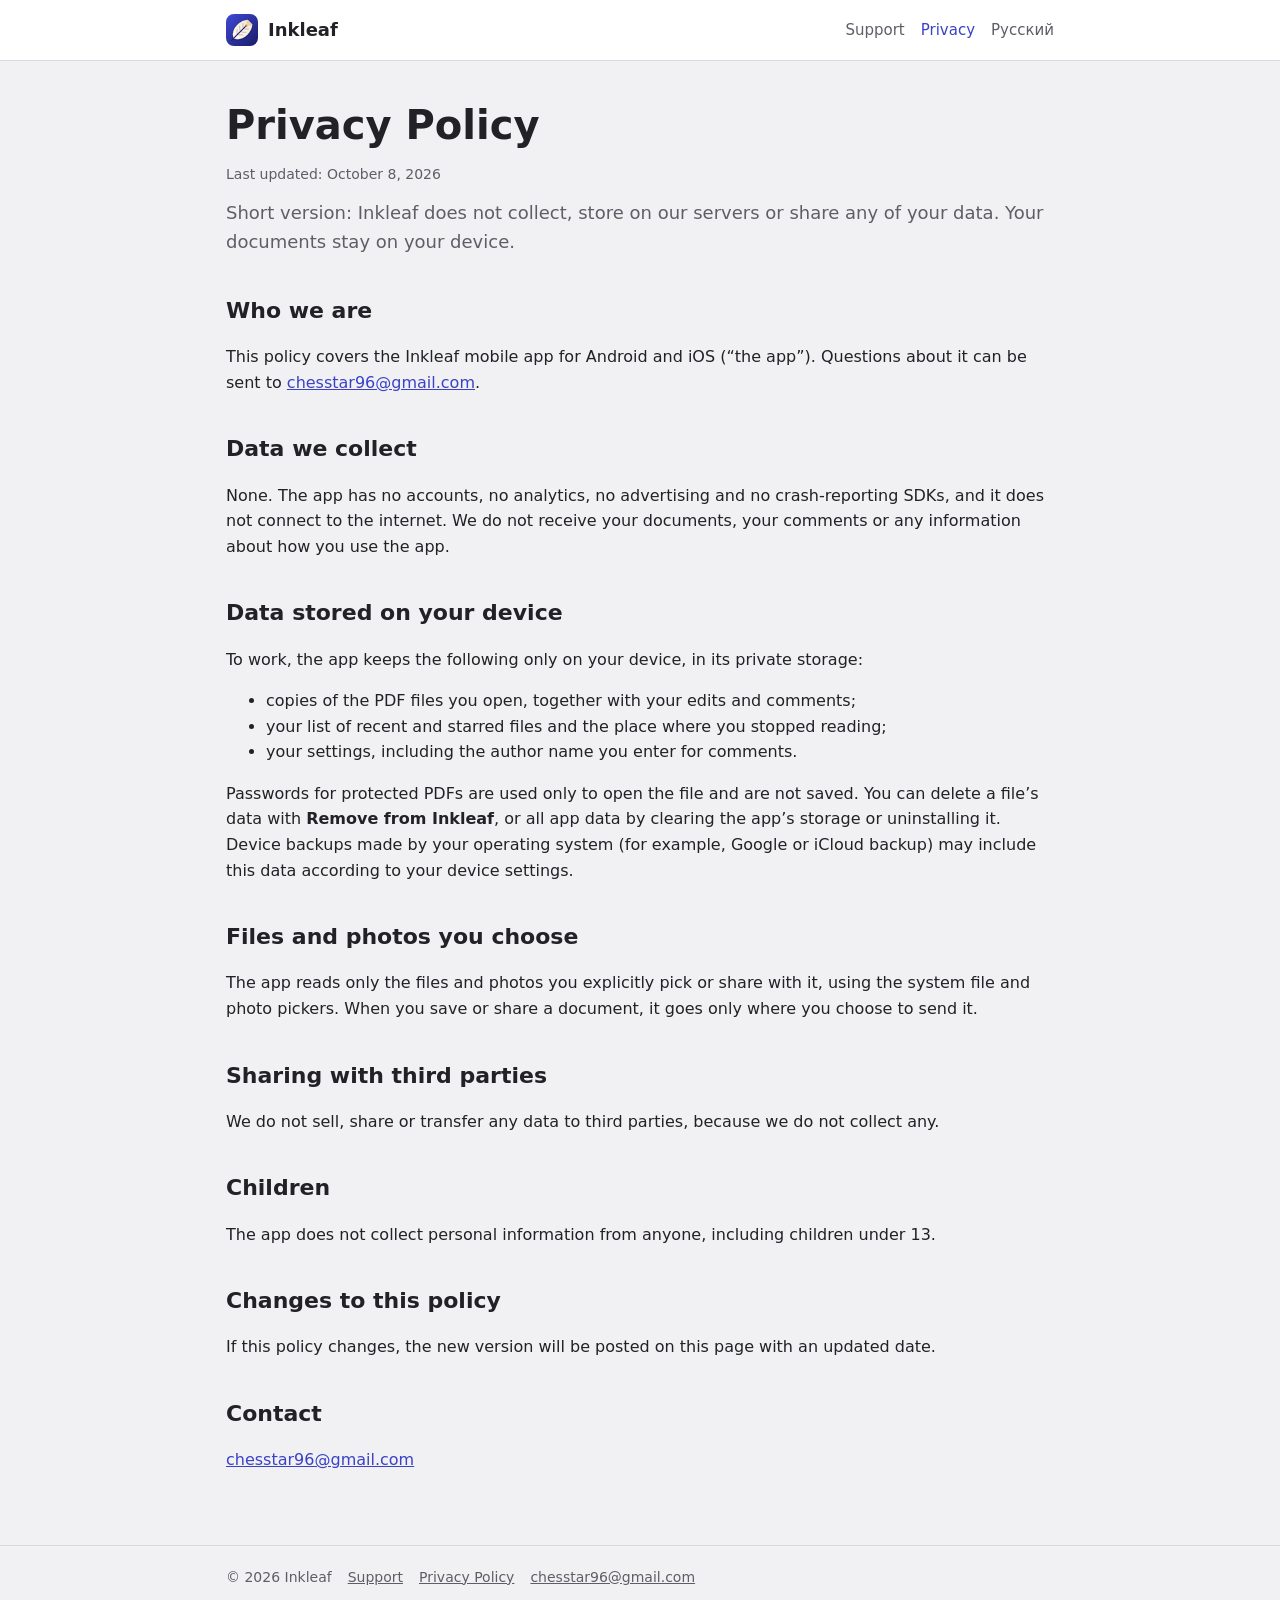
==== privacy.html @ 5be05a40 "Add files via upload" ====
<!doctype html>
<html lang="en">
<head>
<meta charset="utf-8">
<meta name="viewport" content="width=device-width, initial-scale=1">
<title>Privacy Policy — Inkleaf</title>
<meta name="description" content="Inkleaf does not collect, store or share any personal data.">
<link rel="icon" href="icon.svg" type="image/svg+xml">
<link rel="stylesheet" href="style.css">
</head>
<body>
<header><div class="wrap">
  <a class="brand" href="index.html"><img src="icon.svg" alt="">Inkleaf</a>
  <nav>
    <a href="support.html">Support</a>
    <a href="privacy.html" aria-current="page">Privacy</a>
    <a href="ru-privacy.html" lang="ru">Русский</a>
  </nav>
</div></header>
<main><div class="wrap">
  <h1>Privacy Policy</h1>
  <p class="updated">Last updated: October 8, 2026</p>
  <p class="lead">Short version: Inkleaf does not collect, store on our servers or share any of your data. Your documents stay on your device.</p>

  <h2>Who we are</h2>
  <p>This policy covers the Inkleaf mobile app for Android and iOS (“the app”). Questions about it can be sent to <a href="mailto:chesstar96@gmail.com">chesstar96@gmail.com</a>.</p>

  <h2>Data we collect</h2>
  <p>None. The app has no accounts, no analytics, no advertising and no crash-reporting SDKs, and it does not connect to the internet. We do not receive your documents, your comments or any information about how you use the app.</p>

  <h2>Data stored on your device</h2>
  <p>To work, the app keeps the following only on your device, in its private storage:</p>
  <ul>
    <li>copies of the PDF files you open, together with your edits and comments;</li>
    <li>your list of recent and starred files and the place where you stopped reading;</li>
    <li>your settings, including the author name you enter for comments.</li>
  </ul>
  <p>Passwords for protected PDFs are used only to open the file and are not saved. You can delete a file’s data with <b>Remove from Inkleaf</b>, or all app data by clearing the app’s storage or uninstalling it. Device backups made by your operating system (for example, Google or iCloud backup) may include this data according to your device settings.</p>

  <h2>Files and photos you choose</h2>
  <p>The app reads only the files and photos you explicitly pick or share with it, using the system file and photo pickers. When you save or share a document, it goes only where you choose to send it.</p>

  <h2>Sharing with third parties</h2>
  <p>We do not sell, share or transfer any data to third parties, because we do not collect any.</p>

  <h2>Children</h2>
  <p>The app does not collect personal information from anyone, including children under 13.</p>

  <h2>Changes to this policy</h2>
  <p>If this policy changes, the new version will be posted on this page with an updated date.</p>

  <h2>Contact</h2>
  <p><a href="mailto:chesstar96@gmail.com">chesstar96@gmail.com</a></p>
</div></main>
<footer><div class="wrap">
  <span>© 2026 Inkleaf</span>
  <a href="support.html">Support</a>
  <a href="privacy.html">Privacy Policy</a>
  <a href="mailto:chesstar96@gmail.com">chesstar96@gmail.com</a>
</div></footer>
</body>
</html>
---- style.css ----
:root {
  --bg: #f1f1f3;
  --card: #ffffff;
  --border: #dadade;
  --text: #222226;
  --muted: #5e5e66;
  --accent: #3a42c8;
  --accent-soft: #e7e8fb;
}
@media (prefers-color-scheme: dark) {
  :root {
    --bg: #19191c;
    --card: #2e2e33;
    --border: #3c3c43;
    --text: #ececef;
    --muted: #aeaeb6;
    --accent: #8b93ff;
    --accent-soft: #272b5e;
  }
}

* { box-sizing: border-box; }
html { -webkit-text-size-adjust: 100%; }
body {
  margin: 0;
  background: var(--bg);
  color: var(--text);
  font: 16px/1.6 system-ui, -apple-system, "Segoe UI", Roboto, sans-serif;
}
a { color: var(--accent); }
img { max-width: 100%; }

.wrap { max-width: 860px; margin: 0 auto; padding: 0 16px; }

header { border-bottom: 1px solid var(--border); background: var(--card); }
header .wrap { display: flex; align-items: center; gap: 12px; min-height: 60px; flex-wrap: wrap; }
.brand { display: flex; align-items: center; gap: 10px; font-weight: 700; font-size: 18px; color: var(--text); text-decoration: none; margin-right: auto; }
.brand img { width: 32px; height: 32px; border-radius: 8px; }
nav { display: flex; gap: 16px; flex-wrap: wrap; font-size: 15px; }
nav a { color: var(--muted); text-decoration: none; }
nav a:hover, nav a[aria-current] { color: var(--accent); }

main { padding: 40px 0 56px; }
h1 { font-size: clamp(28px, 6vw, 40px); line-height: 1.2; margin: 0 0 12px; }
h2 { font-size: 22px; margin: 36px 0 12px; }
h3 { font-size: 17px; margin: 24px 0 6px; }
.lead { font-size: 18px; color: var(--muted); margin: 0 0 24px; }
.updated { color: var(--muted); font-size: 14px; }

.hero { display: flex; gap: 24px; align-items: center; flex-wrap: wrap; }
.hero-icon { width: 96px; height: 96px; border-radius: 22px; }
.hero-text { flex: 1 1 320px; }

.btn {
  display: inline-block; padding: 12px 20px; border-radius: 10px;
  background: var(--accent); color: #fff; text-decoration: none; font-weight: 600;
}
@media (prefers-color-scheme: dark) { .btn { color: #19191c; } }
.btn.secondary { background: var(--accent-soft); color: var(--accent); }
.buttons { display: flex; gap: 12px; flex-wrap: wrap; }

.shots { display: grid; grid-template-columns: repeat(3, 1fr); gap: 16px; margin: 40px 0 8px; }
.shots img { border-radius: 14px; border: 1px solid var(--border); display: block; }
@media (max-width: 560px) { .shots { grid-template-columns: repeat(2, 1fr); } .shots img:nth-child(3) { display: none; } }

.features { display: grid; grid-template-columns: repeat(auto-fit, minmax(240px, 1fr)); gap: 16px; margin-top: 16px; }
.card { background: var(--card); border: 1px solid var(--border); border-radius: 14px; padding: 18px 20px; }
.card h3 { margin-top: 0; }
.card p { margin: 0; color: var(--muted); }

details { background: var(--card); border: 1px solid var(--border); border-radius: 12px; padding: 14px 18px; margin: 10px 0; }
summary { cursor: pointer; font-weight: 600; }
details p, details ol, details ul { margin: 10px 0 0; color: var(--muted); }

.contact { background: var(--accent-soft); border-radius: 14px; padding: 20px; margin-top: 32px; }
.contact p { margin: 0 0 12px; }

footer { border-top: 1px solid var(--border); padding: 20px 0; color: var(--muted); font-size: 14px; }
footer .wrap { display: flex; gap: 16px; flex-wrap: wrap; }
footer a { color: var(--muted); }
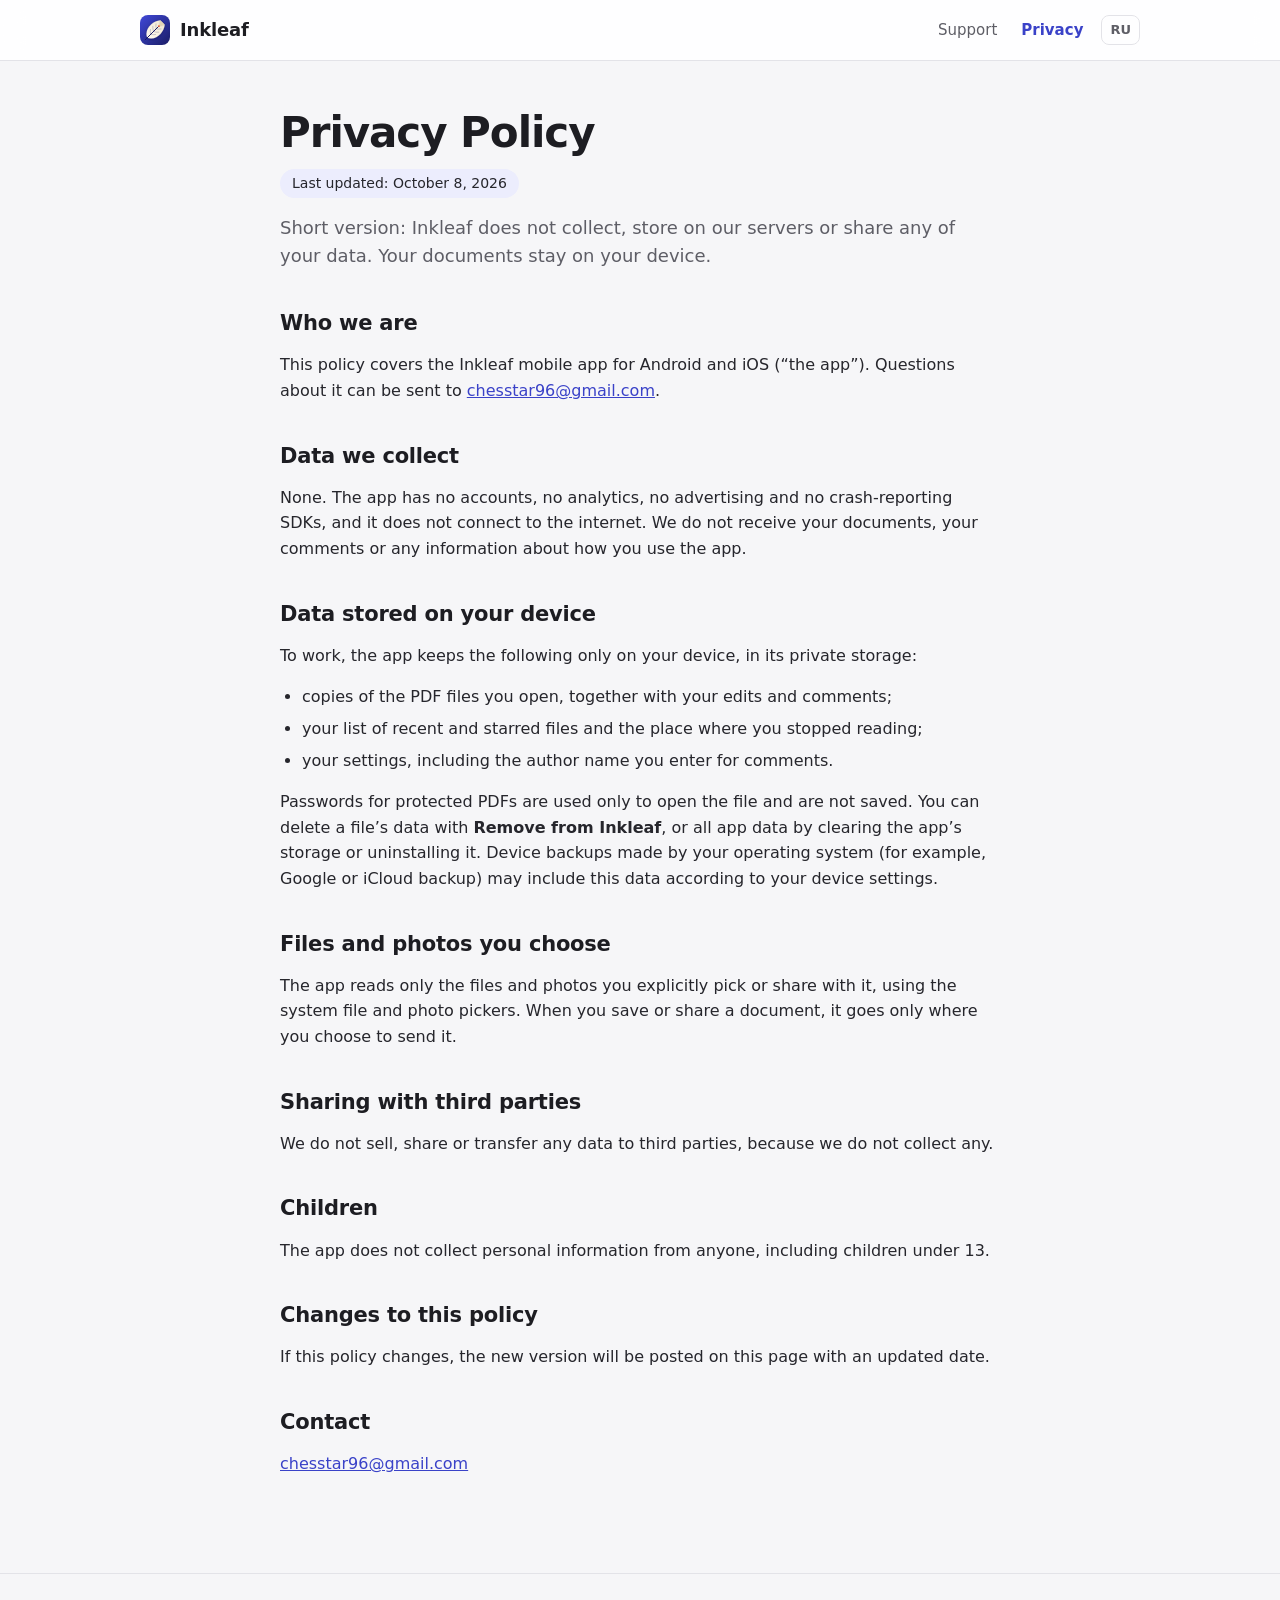
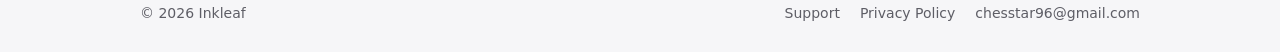
==== commit caa02235: "Add files via upload" ====
--- a/privacy.html
+++ b/privacy.html
@@ -5,19 +5,20 @@
 <meta name="viewport" content="width=device-width, initial-scale=1">
 <title>Privacy Policy — Inkleaf</title>
 <meta name="description" content="Inkleaf does not collect, store or share any personal data.">
+<meta name="theme-color" content="#3a42c8">
 <link rel="icon" href="icon.svg" type="image/svg+xml">
 <link rel="stylesheet" href="style.css">
 </head>
 <body>
 <header><div class="wrap">
-  <a class="brand" href="index.html"><img src="icon.svg" alt="">Inkleaf</a>
+  <a class="brand" href="index.html"><img src="icon.svg" alt=""><span>Inkleaf</span></a>
   <nav>
     <a href="support.html">Support</a>
     <a href="privacy.html" aria-current="page">Privacy</a>
-    <a href="ru-privacy.html" lang="ru">Русский</a>
+    <a href="ru-privacy.html" lang="ru">RU</a>
   </nav>
 </div></header>
-<main><div class="wrap">
+<main class="doc"><div class="wrap">
   <h1>Privacy Policy</h1>
   <p class="updated">Last updated: October 8, 2026</p>
   <p class="lead">Short version: Inkleaf does not collect, store on our servers or share any of your data. Your documents stay on your device.</p>
@@ -53,7 +54,7 @@
   <p><a href="mailto:chesstar96@gmail.com">chesstar96@gmail.com</a></p>
 </div></main>
 <footer><div class="wrap">
-  <span>© 2026 Inkleaf</span>
+  <span class="copy">© 2026 Inkleaf</span>
   <a href="support.html">Support</a>
   <a href="privacy.html">Privacy Policy</a>
   <a href="mailto:chesstar96@gmail.com">chesstar96@gmail.com</a>
--- a/style.css
+++ b/style.css
@@ -1,21 +1,27 @@
 :root {
-  --bg: #f1f1f3;
+  --bg: #f6f6f8;
   --card: #ffffff;
-  --border: #dadade;
-  --text: #222226;
+  --border: #e3e3e8;
+  --text: #1d1d22;
   --muted: #5e5e66;
   --accent: #3a42c8;
-  --accent-soft: #e7e8fb;
+  --accent-soft: #ecedfd;
+  --hero-a: #4048d8;
+  --hero-b: #1a1d66;
+  --shadow: 0 1px 2px rgba(20, 22, 60, .06), 0 8px 24px rgba(20, 22, 60, .06);
 }
 @media (prefers-color-scheme: dark) {
   :root {
-    --bg: #19191c;
-    --card: #2e2e33;
-    --border: #3c3c43;
+    --bg: #141417;
+    --card: #1f1f24;
+    --border: #2f2f36;
     --text: #ececef;
-    --muted: #aeaeb6;
+    --muted: #a6a6ae;
     --accent: #8b93ff;
-    --accent-soft: #272b5e;
+    --accent-soft: #23264f;
+    --hero-a: #2f36b0;
+    --hero-b: #12144a;
+    --shadow: 0 1px 2px rgba(0, 0, 0, .3), 0 8px 24px rgba(0, 0, 0, .25);
   }
 }
 
@@ -25,56 +31,133 @@
   margin: 0;
   background: var(--bg);
   color: var(--text);
-  font: 16px/1.6 system-ui, -apple-system, "Segoe UI", Roboto, sans-serif;
+  font: 16px/1.6 Inter, system-ui, -apple-system, "Segoe UI", Roboto, sans-serif;
+  -webkit-font-smoothing: antialiased;
 }
 a { color: var(--accent); }
-img { max-width: 100%; }
+img { max-width: 100%; display: block; }
+b { font-weight: 600; }
 
-.wrap { max-width: 860px; margin: 0 auto; padding: 0 16px; }
+.wrap { max-width: 1040px; margin: 0 auto; padding: 0 20px; }
+@media (max-width: 480px) { .wrap { padding: 0 16px; } }
 
-header { border-bottom: 1px solid var(--border); background: var(--card); }
-header .wrap { display: flex; align-items: center; gap: 12px; min-height: 60px; flex-wrap: wrap; }
-.brand { display: flex; align-items: center; gap: 10px; font-weight: 700; font-size: 18px; color: var(--text); text-decoration: none; margin-right: auto; }
-.brand img { width: 32px; height: 32px; border-radius: 8px; }
-nav { display: flex; gap: 16px; flex-wrap: wrap; font-size: 15px; }
-nav a { color: var(--muted); text-decoration: none; }
-nav a:hover, nav a[aria-current] { color: var(--accent); }
+/* ---------- header ---------- */
+header {
+  position: sticky; top: 0; z-index: 10;
+  background: color-mix(in srgb, var(--card) 88%, transparent);
+  backdrop-filter: saturate(1.6) blur(12px);
+  -webkit-backdrop-filter: saturate(1.6) blur(12px);
+  border-bottom: 1px solid var(--border);
+}
+header .wrap { display: flex; align-items: center; gap: 8px; height: 60px; }
+.brand { display: flex; align-items: center; gap: 10px; font-weight: 700; font-size: 18px; letter-spacing: -.01em; color: var(--text); text-decoration: none; margin-right: auto; }
+.brand img { width: 30px; height: 30px; border-radius: 8px; }
+nav { display: flex; align-items: center; gap: 4px; font-size: 15px; white-space: nowrap; }
+nav a { color: var(--muted); text-decoration: none; padding: 6px 10px; border-radius: 8px; }
+nav a:hover { color: var(--text); background: var(--accent-soft); }
+nav a[aria-current] { color: var(--accent); font-weight: 600; }
+nav a[lang] { border: 1px solid var(--border); font-size: 13px; font-weight: 600; padding: 4px 8px; margin-left: 4px; }
+@media (max-width: 480px) { nav { font-size: 14px; gap: 0; } nav a { padding: 6px 7px; } .brand span { display: none; } }
 
-main { padding: 40px 0 56px; }
-h1 { font-size: clamp(28px, 6vw, 40px); line-height: 1.2; margin: 0 0 12px; }
-h2 { font-size: 22px; margin: 36px 0 12px; }
-h3 { font-size: 17px; margin: 24px 0 6px; }
-.lead { font-size: 18px; color: var(--muted); margin: 0 0 24px; }
-.updated { color: var(--muted); font-size: 14px; }
+/* ---------- hero ---------- */
+.hero {
+  background:
+    radial-gradient(1200px 500px at 85% -10%, rgba(255,255,255,.16), transparent 60%),
+    linear-gradient(135deg, var(--hero-a), var(--hero-b));
+  color: #fff;
+  overflow: hidden;
+}
+.hero .wrap { display: grid; grid-template-columns: 1.15fr .85fr; gap: 48px; align-items: center; padding-top: 64px; padding-bottom: 0; }
+.hero-text { padding-bottom: 64px; }
+.hero-icon { width: 76px; height: 76px; border-radius: 18px; box-shadow: 0 8px 24px rgba(0,0,0,.25); margin-bottom: 24px; }
+.hero h1 { font-size: clamp(32px, 5.2vw, 52px); line-height: 1.08; letter-spacing: -.025em; margin: 0 0 16px; }
+.hero .lead { font-size: clamp(17px, 2vw, 19px); color: rgba(255,255,255,.82); margin: 0 0 28px; max-width: 520px; }
+.hero-phone { align-self: end; justify-self: center; width: min(320px, 100%); }
+.hero-phone img { border-radius: 28px 28px 0 0; box-shadow: 0 -10px 40px rgba(0,0,0,.35); }
+.badges { display: flex; gap: 8px 18px; flex-wrap: wrap; margin-top: 22px; padding: 0; list-style: none; font-size: 14px; color: rgba(255,255,255,.78); }
+.badges li::before { content: "✓"; margin-right: 6px; color: #b9beff; font-weight: 700; }
+@media (max-width: 760px) {
+  .hero .wrap { grid-template-columns: 1fr; gap: 8px; padding-top: 40px; }
+  .hero-text { padding-bottom: 24px; }
+  .hero-phone { width: min(260px, 72%); }
+  .hero-phone img { aspect-ratio: 540 / 640; object-fit: cover; object-position: top; }
+}
 
-.hero { display: flex; gap: 24px; align-items: center; flex-wrap: wrap; }
-.hero-icon { width: 96px; height: 96px; border-radius: 22px; }
-.hero-text { flex: 1 1 320px; }
+/* ---------- buttons ---------- */
+.buttons { display: flex; gap: 12px; flex-wrap: wrap; }
+.btn {
+  display: inline-flex; align-items: center; gap: 8px;
+  padding: 13px 22px; border-radius: 12px;
+  background: var(--accent); color: #fff; text-decoration: none; font-weight: 600; font-size: 16px;
+  transition: transform .15s ease, box-shadow .15s ease;
+}
+.btn:hover { transform: translateY(-1px); box-shadow: 0 6px 16px rgba(20,22,60,.2); }
+.btn svg { width: 20px; height: 20px; flex: none; }
+@media (prefers-color-scheme: dark) { .btn { color: #12144a; } }
+.hero .btn { background: #fff; color: #2a31a8; }
+.hero .btn.ghost { background: rgba(255,255,255,.12); color: #fff; box-shadow: inset 0 0 0 1px rgba(255,255,255,.28); }
 
-.btn {
-  display: inline-block; padding: 12px 20px; border-radius: 10px;
-  background: var(--accent); color: #fff; text-decoration: none; font-weight: 600;
+/* ---------- sections ---------- */
+section.block { padding: 72px 0 0; }
+.eyebrow { color: var(--accent); font-weight: 600; font-size: 14px; letter-spacing: .06em; text-transform: uppercase; margin: 0 0 8px; }
+h2 { font-size: clamp(26px, 3.6vw, 34px); line-height: 1.2; letter-spacing: -.02em; margin: 0 0 12px; }
+.section-lead { color: var(--muted); font-size: 18px; margin: 0 0 32px; max-width: 620px; }
+
+.features { display: grid; grid-template-columns: repeat(3, 1fr); gap: 16px; }
+@media (max-width: 860px) { .features { grid-template-columns: repeat(2, 1fr); } }
+@media (max-width: 560px) { .features { grid-template-columns: 1fr; } }
+.card { background: var(--card); border: 1px solid var(--border); border-radius: 18px; padding: 24px; box-shadow: var(--shadow); }
+.card .ico { width: 44px; height: 44px; border-radius: 12px; background: var(--accent-soft); color: var(--accent); display: grid; place-items: center; margin-bottom: 16px; }
+.card .ico svg { width: 22px; height: 22px; }
+.card h3 { font-size: 17px; margin: 0 0 6px; }
+.card p { margin: 0; color: var(--muted); font-size: 15px; }
+
+.shots {
+  display: grid; grid-auto-flow: column; grid-auto-columns: minmax(220px, 1fr);
+  gap: 20px; overflow-x: auto; scroll-snap-type: x mandatory;
+  padding: 4px 4px 16px; margin: 0 -4px;
+  scrollbar-width: thin;
 }
-@media (prefers-color-scheme: dark) { .btn { color: #19191c; } }
-.btn.secondary { background: var(--accent-soft); color: var(--accent); }
-.buttons { display: flex; gap: 12px; flex-wrap: wrap; }
+.shots img { scroll-snap-align: start; border-radius: 22px; box-shadow: var(--shadow); border: 1px solid var(--border); width: 100%; height: auto; }
+@media (max-width: 560px) { .shots { grid-auto-columns: 68%; } }
 
-.shots { display: grid; grid-template-columns: repeat(3, 1fr); gap: 16px; margin: 40px 0 8px; }
-.shots img { border-radius: 14px; border: 1px solid var(--border); display: block; }
-@media (max-width: 560px) { .shots { grid-template-columns: repeat(2, 1fr); } .shots img:nth-child(3) { display: none; } }
+.cta { margin: 72px 0 0; padding: 40px; border-radius: 24px; background: linear-gradient(135deg, var(--hero-a), var(--hero-b)); color: #fff; display: flex; gap: 24px; align-items: center; justify-content: space-between; flex-wrap: wrap; }
+.cta h2 { margin: 0 0 6px; color: #fff; }
+.cta p { margin: 0; color: rgba(255,255,255,.8); }
+.cta .btn { background: #fff; color: #2a31a8; }
+@media (max-width: 480px) { .cta { padding: 28px 22px; } }
 
-.features { display: grid; grid-template-columns: repeat(auto-fit, minmax(240px, 1fr)); gap: 16px; margin-top: 16px; }
-.card { background: var(--card); border: 1px solid var(--border); border-radius: 14px; padding: 18px 20px; }
-.card h3 { margin-top: 0; }
-.card p { margin: 0; color: var(--muted); }
+/* ---------- text pages ---------- */
+.page-head { background: var(--card); border-bottom: 1px solid var(--border); }
+main { padding: 0 0 80px; }
+main.doc .wrap, main.doc > .wrap { max-width: 760px; }
+main.doc { padding-top: 48px; }
+main.doc h1 { font-size: clamp(30px, 5vw, 42px); line-height: 1.15; letter-spacing: -.025em; margin: 0 0 12px; }
+main.doc h2 { font-size: 21px; letter-spacing: -.01em; margin: 40px 0 10px; }
+main.doc .lead { font-size: 18px; color: var(--muted); margin: 0 0 32px; }
+main.doc p, main.doc li { color: color-mix(in srgb, var(--text) 86%, var(--muted)); }
+main.doc ul { padding-left: 22px; }
+main.doc li { margin: 6px 0; }
+.updated { display: inline-block; color: var(--muted); font-size: 14px; background: var(--accent-soft); border-radius: 999px; padding: 3px 12px; margin: 0 0 16px; }
 
-details { background: var(--card); border: 1px solid var(--border); border-radius: 12px; padding: 14px 18px; margin: 10px 0; }
-summary { cursor: pointer; font-weight: 600; }
-details p, details ol, details ul { margin: 10px 0 0; color: var(--muted); }
+details { background: var(--card); border: 1px solid var(--border); border-radius: 14px; margin: 10px 0; box-shadow: var(--shadow); }
+summary { cursor: pointer; font-weight: 600; padding: 16px 52px 16px 20px; list-style: none; position: relative; }
+summary::-webkit-details-marker { display: none; }
+summary::after {
+  content: ""; position: absolute; right: 20px; top: 50%; width: 9px; height: 9px; margin-top: -7px;
+  border-right: 2px solid var(--muted); border-bottom: 2px solid var(--muted); transform: rotate(45deg); transition: transform .2s;
+}
+details[open] summary::after { transform: rotate(-135deg); margin-top: -2px; }
+details > p, details > ul, details > ol { margin: 0; padding: 0 20px 18px; color: var(--muted); }
 
-.contact { background: var(--accent-soft); border-radius: 14px; padding: 20px; margin-top: 32px; }
-.contact p { margin: 0 0 12px; }
+.contact { background: linear-gradient(135deg, var(--hero-a), var(--hero-b)); color: #fff; border-radius: 20px; padding: 28px; margin-top: 40px; }
+.contact h2 { color: #fff; margin: 0 0 8px !important; }
+.contact p { margin: 0 0 18px; color: rgba(255,255,255,.82) !important; }
+.contact .btn { background: #fff; color: #2a31a8; word-break: break-all; }
 
-footer { border-top: 1px solid var(--border); padding: 20px 0; color: var(--muted); font-size: 14px; }
-footer .wrap { display: flex; gap: 16px; flex-wrap: wrap; }
-footer a { color: var(--muted); }
+/* ---------- footer ---------- */
+footer { border-top: 1px solid var(--border); padding: 28px 0; color: var(--muted); font-size: 14px; margin-top: 0; }
+footer .wrap { display: flex; gap: 8px 20px; flex-wrap: wrap; align-items: center; }
+footer .copy { margin-right: auto; }
+footer a { color: var(--muted); text-decoration: none; }
+footer a:hover { color: var(--accent); }
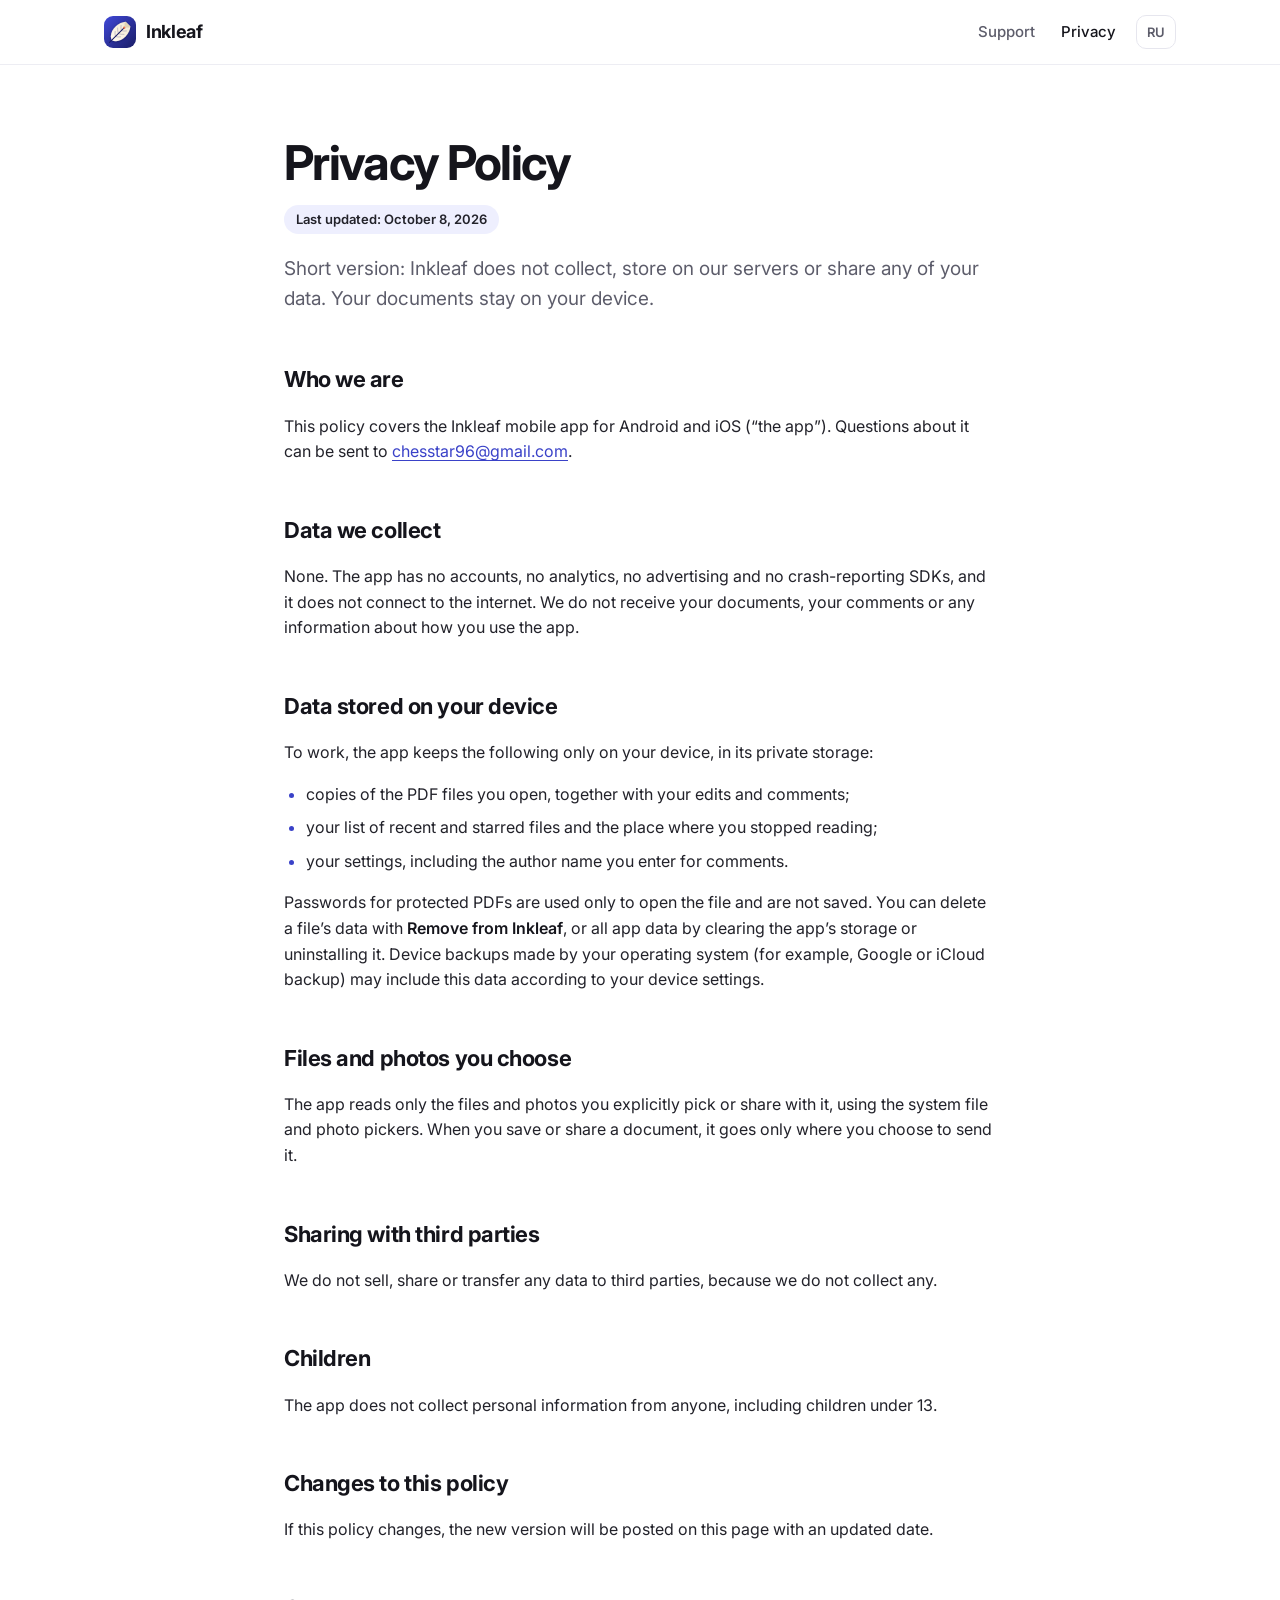
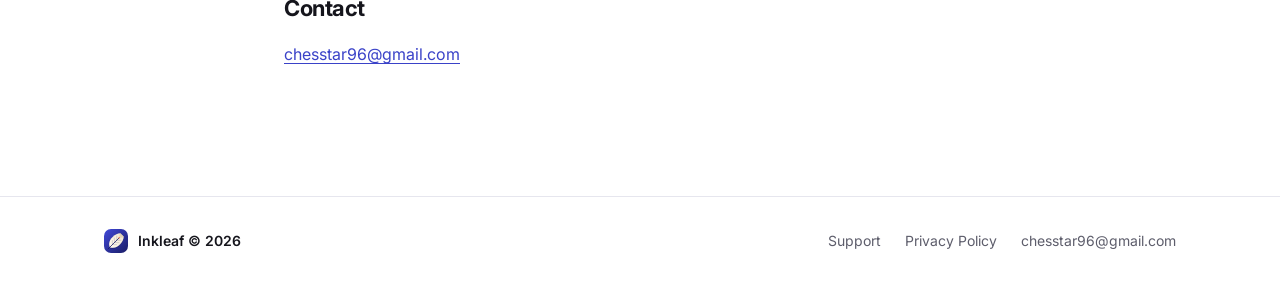
==== commit 5241aef3: "Add files via upload" ====
--- a/privacy.html
+++ b/privacy.html
@@ -6,7 +6,13 @@
 <title>Privacy Policy — Inkleaf</title>
 <meta name="description" content="Inkleaf does not collect, store or share any personal data.">
 <meta name="theme-color" content="#3a42c8">
+<meta property="og:title" content="Privacy Policy — Inkleaf">
+<meta property="og:description" content="Inkleaf does not collect, store or share any personal data.">
+<meta property="og:image" content="icon.svg">
 <link rel="icon" href="icon.svg" type="image/svg+xml">
+<link rel="preconnect" href="https://fonts.googleapis.com">
+<link rel="preconnect" href="https://fonts.gstatic.com" crossorigin>
+<link rel="stylesheet" href="https://fonts.googleapis.com/css2?family=Inter:wght@400;500;600;700&display=swap">
 <link rel="stylesheet" href="style.css">
 </head>
 <body>
@@ -54,7 +60,7 @@
   <p><a href="mailto:chesstar96@gmail.com">chesstar96@gmail.com</a></p>
 </div></main>
 <footer><div class="wrap">
-  <span class="copy">© 2026 Inkleaf</span>
+  <span class="copy"><img src="icon.svg" alt="">Inkleaf © 2026</span>
   <a href="support.html">Support</a>
   <a href="privacy.html">Privacy Policy</a>
   <a href="mailto:chesstar96@gmail.com">chesstar96@gmail.com</a>
--- a/style.css
+++ b/style.css
@@ -1,27 +1,32 @@
 :root {
-  --bg: #f6f6f8;
+  --bg: #ffffff;
+  --bg-alt: #f5f5fa;
   --card: #ffffff;
-  --border: #e3e3e8;
-  --text: #1d1d22;
-  --muted: #5e5e66;
+  --border: #e6e6ee;
+  --text: #15151c;
+  --muted: #5d5d6b;
   --accent: #3a42c8;
-  --accent-soft: #ecedfd;
-  --hero-a: #4048d8;
-  --hero-b: #1a1d66;
-  --shadow: 0 1px 2px rgba(20, 22, 60, .06), 0 8px 24px rgba(20, 22, 60, .06);
+  --accent-2: #5b63f0;
+  --accent-soft: #eeeffe;
+  --deep: #1a1d66;
+  --frame: #15161c;
+  --shadow-lg: 0 30px 60px -20px rgba(26, 29, 102, .35), 0 12px 24px -12px rgba(26, 29, 102, .2);
+  --shadow: 0 1px 2px rgba(20, 22, 60, .05), 0 6px 20px rgba(20, 22, 60, .06);
 }
 @media (prefers-color-scheme: dark) {
   :root {
-    --bg: #141417;
-    --card: #1f1f24;
-    --border: #2f2f36;
-    --text: #ececef;
-    --muted: #a6a6ae;
+    --bg: #0f0f14;
+    --bg-alt: #16161d;
+    --card: #1c1c24;
+    --border: #2a2a34;
+    --text: #f0f0f4;
+    --muted: #a3a3b0;
     --accent: #8b93ff;
-    --accent-soft: #23264f;
-    --hero-a: #2f36b0;
-    --hero-b: #12144a;
-    --shadow: 0 1px 2px rgba(0, 0, 0, .3), 0 8px 24px rgba(0, 0, 0, .25);
+    --accent-2: #a6acff;
+    --accent-soft: #20224a;
+    --frame: #000;
+    --shadow-lg: 0 30px 60px -20px rgba(0, 0, 0, .7);
+    --shadow: 0 1px 2px rgba(0, 0, 0, .4);
   }
 }
 
@@ -31,133 +36,206 @@
   margin: 0;
   background: var(--bg);
   color: var(--text);
-  font: 16px/1.6 Inter, system-ui, -apple-system, "Segoe UI", Roboto, sans-serif;
+  font: 400 16px/1.6 "Inter", system-ui, -apple-system, "Segoe UI", Roboto, sans-serif;
   -webkit-font-smoothing: antialiased;
-}
-a { color: var(--accent); }
+  -moz-osx-font-smoothing: grayscale;
+}
+a { color: var(--accent); text-underline-offset: 3px; }
 img { max-width: 100%; display: block; }
-b { font-weight: 600; }
-
-.wrap { max-width: 1040px; margin: 0 auto; padding: 0 20px; }
-@media (max-width: 480px) { .wrap { padding: 0 16px; } }
+b, strong { font-weight: 600; color: var(--text); }
+h1, h2, h3 { font-weight: 700; letter-spacing: -.025em; color: var(--text); }
+
+.wrap { max-width: 1120px; margin: 0 auto; padding: 0 24px; }
+@media (max-width: 520px) { .wrap { padding: 0 18px; } }
 
 /* ---------- header ---------- */
 header {
-  position: sticky; top: 0; z-index: 10;
-  background: color-mix(in srgb, var(--card) 88%, transparent);
-  backdrop-filter: saturate(1.6) blur(12px);
-  -webkit-backdrop-filter: saturate(1.6) blur(12px);
-  border-bottom: 1px solid var(--border);
-}
-header .wrap { display: flex; align-items: center; gap: 8px; height: 60px; }
-.brand { display: flex; align-items: center; gap: 10px; font-weight: 700; font-size: 18px; letter-spacing: -.01em; color: var(--text); text-decoration: none; margin-right: auto; }
-.brand img { width: 30px; height: 30px; border-radius: 8px; }
-nav { display: flex; align-items: center; gap: 4px; font-size: 15px; white-space: nowrap; }
-nav a { color: var(--muted); text-decoration: none; padding: 6px 10px; border-radius: 8px; }
-nav a:hover { color: var(--text); background: var(--accent-soft); }
-nav a[aria-current] { color: var(--accent); font-weight: 600; }
-nav a[lang] { border: 1px solid var(--border); font-size: 13px; font-weight: 600; padding: 4px 8px; margin-left: 4px; }
-@media (max-width: 480px) { nav { font-size: 14px; gap: 0; } nav a { padding: 6px 7px; } .brand span { display: none; } }
-
-/* ---------- hero ---------- */
-.hero {
-  background:
-    radial-gradient(1200px 500px at 85% -10%, rgba(255,255,255,.16), transparent 60%),
-    linear-gradient(135deg, var(--hero-a), var(--hero-b));
-  color: #fff;
-  overflow: hidden;
-}
-.hero .wrap { display: grid; grid-template-columns: 1.15fr .85fr; gap: 48px; align-items: center; padding-top: 64px; padding-bottom: 0; }
-.hero-text { padding-bottom: 64px; }
-.hero-icon { width: 76px; height: 76px; border-radius: 18px; box-shadow: 0 8px 24px rgba(0,0,0,.25); margin-bottom: 24px; }
-.hero h1 { font-size: clamp(32px, 5.2vw, 52px); line-height: 1.08; letter-spacing: -.025em; margin: 0 0 16px; }
-.hero .lead { font-size: clamp(17px, 2vw, 19px); color: rgba(255,255,255,.82); margin: 0 0 28px; max-width: 520px; }
-.hero-phone { align-self: end; justify-self: center; width: min(320px, 100%); }
-.hero-phone img { border-radius: 28px 28px 0 0; box-shadow: 0 -10px 40px rgba(0,0,0,.35); }
-.badges { display: flex; gap: 8px 18px; flex-wrap: wrap; margin-top: 22px; padding: 0; list-style: none; font-size: 14px; color: rgba(255,255,255,.78); }
-.badges li::before { content: "✓"; margin-right: 6px; color: #b9beff; font-weight: 700; }
-@media (max-width: 760px) {
-  .hero .wrap { grid-template-columns: 1fr; gap: 8px; padding-top: 40px; }
-  .hero-text { padding-bottom: 24px; }
-  .hero-phone { width: min(260px, 72%); }
-  .hero-phone img { aspect-ratio: 540 / 640; object-fit: cover; object-position: top; }
+  position: sticky; top: 0; z-index: 20;
+  background: color-mix(in srgb, var(--bg) 82%, transparent);
+  backdrop-filter: saturate(1.8) blur(14px);
+  -webkit-backdrop-filter: saturate(1.8) blur(14px);
+  border-bottom: 1px solid color-mix(in srgb, var(--border) 70%, transparent);
+}
+header .wrap { display: flex; align-items: center; height: 64px; gap: 4px; }
+.brand { display: flex; align-items: center; gap: 10px; font-weight: 700; font-size: 18px; letter-spacing: -.02em; color: var(--text); text-decoration: none; margin-right: auto; }
+.brand img { width: 32px; height: 32px; border-radius: 9px; }
+nav { display: flex; align-items: center; gap: 2px; font-size: 15px; font-weight: 500; white-space: nowrap; }
+nav a { color: var(--muted); text-decoration: none; padding: 8px 12px; border-radius: 10px; transition: color .15s, background .15s; }
+nav a:hover { color: var(--text); background: var(--bg-alt); }
+nav a[aria-current] { color: var(--text); }
+nav a[lang] { margin-left: 6px; font-size: 13px; font-weight: 600; padding: 6px 10px; border: 1px solid var(--border); }
+@media (max-width: 520px) {
+  nav { font-size: 14px; }
+  nav a { padding: 8px 8px; }
+  .brand span { display: none; }
 }
 
 /* ---------- buttons ---------- */
 .buttons { display: flex; gap: 12px; flex-wrap: wrap; }
 .btn {
-  display: inline-flex; align-items: center; gap: 8px;
-  padding: 13px 22px; border-radius: 12px;
-  background: var(--accent); color: #fff; text-decoration: none; font-weight: 600; font-size: 16px;
-  transition: transform .15s ease, box-shadow .15s ease;
-}
-.btn:hover { transform: translateY(-1px); box-shadow: 0 6px 16px rgba(20,22,60,.2); }
+  display: inline-flex; align-items: center; justify-content: center; gap: 10px;
+  height: 52px; padding: 0 24px; border-radius: 14px;
+  background: var(--text); color: var(--bg);
+  font-weight: 600; font-size: 16px; text-decoration: none; white-space: nowrap;
+  transition: transform .15s ease, box-shadow .15s ease, background .15s;
+}
+.btn:hover { transform: translateY(-1px); box-shadow: 0 10px 24px -8px rgba(20, 22, 60, .45); }
 .btn svg { width: 20px; height: 20px; flex: none; }
-@media (prefers-color-scheme: dark) { .btn { color: #12144a; } }
-.hero .btn { background: #fff; color: #2a31a8; }
-.hero .btn.ghost { background: rgba(255,255,255,.12); color: #fff; box-shadow: inset 0 0 0 1px rgba(255,255,255,.28); }
-
-/* ---------- sections ---------- */
-section.block { padding: 72px 0 0; }
-.eyebrow { color: var(--accent); font-weight: 600; font-size: 14px; letter-spacing: .06em; text-transform: uppercase; margin: 0 0 8px; }
-h2 { font-size: clamp(26px, 3.6vw, 34px); line-height: 1.2; letter-spacing: -.02em; margin: 0 0 12px; }
-.section-lead { color: var(--muted); font-size: 18px; margin: 0 0 32px; max-width: 620px; }
-
-.features { display: grid; grid-template-columns: repeat(3, 1fr); gap: 16px; }
-@media (max-width: 860px) { .features { grid-template-columns: repeat(2, 1fr); } }
-@media (max-width: 560px) { .features { grid-template-columns: 1fr; } }
-.card { background: var(--card); border: 1px solid var(--border); border-radius: 18px; padding: 24px; box-shadow: var(--shadow); }
-.card .ico { width: 44px; height: 44px; border-radius: 12px; background: var(--accent-soft); color: var(--accent); display: grid; place-items: center; margin-bottom: 16px; }
-.card .ico svg { width: 22px; height: 22px; }
-.card h3 { font-size: 17px; margin: 0 0 6px; }
-.card p { margin: 0; color: var(--muted); font-size: 15px; }
-
-.shots {
-  display: grid; grid-auto-flow: column; grid-auto-columns: minmax(220px, 1fr);
-  gap: 20px; overflow-x: auto; scroll-snap-type: x mandatory;
-  padding: 4px 4px 16px; margin: 0 -4px;
-  scrollbar-width: thin;
-}
-.shots img { scroll-snap-align: start; border-radius: 22px; box-shadow: var(--shadow); border: 1px solid var(--border); width: 100%; height: auto; }
-@media (max-width: 560px) { .shots { grid-auto-columns: 68%; } }
-
-.cta { margin: 72px 0 0; padding: 40px; border-radius: 24px; background: linear-gradient(135deg, var(--hero-a), var(--hero-b)); color: #fff; display: flex; gap: 24px; align-items: center; justify-content: space-between; flex-wrap: wrap; }
-.cta h2 { margin: 0 0 6px; color: #fff; }
-.cta p { margin: 0; color: rgba(255,255,255,.8); }
-.cta .btn { background: #fff; color: #2a31a8; }
-@media (max-width: 480px) { .cta { padding: 28px 22px; } }
+.btn.ghost { background: transparent; color: var(--text); box-shadow: inset 0 0 0 1.5px var(--border); }
+.btn.ghost:hover { background: var(--bg-alt); box-shadow: inset 0 0 0 1.5px var(--border); }
+@media (max-width: 520px) { .buttons .btn { flex: 1 1 100%; } }
+
+/* ---------- phone frame ---------- */
+.phone {
+  position: relative; width: 280px; aspect-ratio: 960 / 1920;
+  padding: 10px; border-radius: 44px; background: var(--frame);
+  box-shadow: var(--shadow-lg), inset 0 0 0 1.5px rgba(255, 255, 255, .08);
+  flex: none;
+}
+.phone img { width: 100%; height: 100%; object-fit: cover; object-position: top; border-radius: 34px; }
+.phone::before { /* camera */
+  content: ""; position: absolute; top: 20px; left: 50%; width: 10px; height: 10px; margin-left: -5px;
+  border-radius: 50%; background: #2a2b33; z-index: 1; display: none;
+}
+
+/* ---------- hero ---------- */
+.hero { position: relative; overflow: hidden; padding: 72px 0 40px; }
+.hero::before {
+  content: ""; position: absolute; top: -380px; right: -260px; width: 1000px; height: 1000px; z-index: -1; pointer-events: none;
+  background: radial-gradient(closest-side, color-mix(in srgb, var(--accent-2) 22%, transparent), transparent);
+}
+.hero .wrap { display: grid; grid-template-columns: 1fr 520px; gap: 40px; align-items: center; }
+.pill {
+  display: inline-flex; align-items: center; gap: 8px; margin: 0 0 22px;
+  padding: 6px 14px 6px 6px; border-radius: 999px; background: var(--accent-soft); color: var(--accent);
+  font-size: 14px; font-weight: 600;
+}
+.pill img { width: 26px; height: 26px; border-radius: 7px; }
+.hero h1 { font-size: clamp(38px, 5.6vw, 64px); line-height: 1.04; letter-spacing: -.035em; margin: 0 0 20px; }
+.hero h1 em { font-style: normal; background: linear-gradient(120deg, var(--accent), var(--accent-2)); -webkit-background-clip: text; background-clip: text; color: transparent; }
+.hero .lead { font-size: clamp(17px, 1.6vw, 20px); line-height: 1.55; color: var(--muted); margin: 0 0 32px; max-width: 540px; }
+.checks { display: flex; flex-wrap: wrap; gap: 10px 22px; margin: 28px 0 0; padding: 0; list-style: none; font-size: 15px; color: var(--muted); font-weight: 500; }
+.checks li { display: flex; align-items: center; gap: 8px; }
+.checks svg { width: 18px; height: 18px; color: var(--accent); flex: none; }
+
+.hero-art { position: relative; height: 660px; }
+.hero-art .phone { position: absolute; }
+.hero-art .phone.front { right: 210px; top: 10px; z-index: 2; }
+.hero-art .phone.back { right: 0; top: 90px; transform: rotate(5deg); opacity: .97; }
+
+@media (max-width: 980px) {
+  .hero .wrap { grid-template-columns: 1fr; gap: 48px; }
+  .hero-text { text-align: center; }
+  .hero .lead { margin-left: auto; margin-right: auto; }
+  .hero .buttons, .checks { justify-content: center; }
+  .hero-art { height: 520px; width: 440px; max-width: 100%; margin: 0 auto; }
+  .hero-art .phone { width: 230px; }
+  .hero-art .phone.front { right: auto; left: 0; }
+}
+@media (max-width: 520px) {
+  .hero { padding-top: 44px; }
+  .hero-art { height: 470px; width: 330px; }
+  .hero-art .phone { width: 196px; border-radius: 34px; padding: 8px; }
+  .hero-art .phone img { border-radius: 27px; }
+  .hero-art .phone.back { top: 60px; }
+}
+
+/* ---------- showcase ---------- */
+.section { padding: 112px 0; }
+.section.alt { background: var(--bg-alt); }
+.section-head { text-align: center; max-width: 680px; margin: 0 auto 72px; }
+.eyebrow { color: var(--accent); font-weight: 600; font-size: 14px; letter-spacing: .08em; text-transform: uppercase; margin: 0 0 12px; }
+.section-head h2 { font-size: clamp(30px, 4vw, 44px); line-height: 1.1; margin: 0 0 16px; }
+.section-head p { font-size: 18px; color: var(--muted); margin: 0; }
+
+.feature { display: grid; grid-template-columns: 1fr 1fr; gap: 64px; align-items: center; }
+.feature + .feature { margin-top: 112px; }
+.feature .art { display: flex; justify-content: center; position: relative; }
+.feature .art::before {
+  content: ""; position: absolute; inset: 8% 10%; border-radius: 40px; z-index: 0;
+  background: linear-gradient(140deg, var(--accent-soft), color-mix(in srgb, var(--accent-2) 18%, var(--bg-alt)));
+}
+.feature .phone { z-index: 1; width: 270px; }
+.feature:nth-child(even) .art { order: 2; }
+.feature h3 { font-size: clamp(26px, 3vw, 34px); line-height: 1.15; margin: 0 0 14px; }
+.feature p { font-size: 18px; color: var(--muted); margin: 0 0 20px; }
+.feature ul { list-style: none; margin: 0; padding: 0; display: grid; gap: 12px; }
+.feature li { display: flex; gap: 12px; align-items: flex-start; font-size: 16px; }
+.feature li svg { width: 22px; height: 22px; flex: none; color: var(--accent); margin-top: 1px; }
+.num { display: inline-grid; place-items: center; width: 40px; height: 40px; border-radius: 12px; background: var(--accent-soft); color: var(--accent); margin-bottom: 18px; }
+.num svg { width: 22px; height: 22px; }
+@media (max-width: 860px) {
+  .section { padding: 80px 0; }
+  .section-head { margin-bottom: 48px; }
+  .feature { grid-template-columns: 1fr; gap: 36px; }
+  .feature + .feature { margin-top: 80px; }
+  .feature:nth-child(even) .art { order: 0; }
+  .feature .phone { width: 230px; }
+}
+
+/* ---------- extras grid ---------- */
+.extras { display: grid; grid-template-columns: repeat(4, 1fr); gap: 16px; }
+.extra { background: var(--card); border: 1px solid var(--border); border-radius: 20px; padding: 26px 24px; }
+.extra .num { margin-bottom: 16px; }
+.extra h3 { font-size: 17px; letter-spacing: -.01em; margin: 0 0 6px; }
+.extra p { margin: 0; font-size: 15px; color: var(--muted); }
+@media (max-width: 980px) { .extras { grid-template-columns: repeat(2, 1fr); } }
+@media (max-width: 520px) { .extras { grid-template-columns: 1fr; } }
+
+/* ---------- CTA ---------- */
+.cta {
+  position: relative; overflow: hidden; border-radius: 32px; padding: 64px 48px; text-align: center; color: #fff;
+  background: radial-gradient(600px 300px at 80% 0%, rgba(255, 255, 255, .18), transparent 70%), linear-gradient(135deg, #4048d8, var(--deep));
+}
+.cta img { width: 72px; height: 72px; border-radius: 18px; margin: 0 auto 24px; box-shadow: 0 10px 30px rgba(0, 0, 0, .3); }
+.cta h2 { color: #fff; font-size: clamp(28px, 4vw, 40px); line-height: 1.1; margin: 0 0 12px; }
+.cta p { color: rgba(255, 255, 255, .8); font-size: 18px; margin: 0 0 32px; }
+.cta .btn { background: #fff; color: #1a1d66; }
+@media (max-width: 520px) { .cta { padding: 48px 22px; border-radius: 24px; } }
 
 /* ---------- text pages ---------- */
-.page-head { background: var(--card); border-bottom: 1px solid var(--border); }
-main { padding: 0 0 80px; }
-main.doc .wrap, main.doc > .wrap { max-width: 760px; }
-main.doc { padding-top: 48px; }
-main.doc h1 { font-size: clamp(30px, 5vw, 42px); line-height: 1.15; letter-spacing: -.025em; margin: 0 0 12px; }
-main.doc h2 { font-size: 21px; letter-spacing: -.01em; margin: 40px 0 10px; }
-main.doc .lead { font-size: 18px; color: var(--muted); margin: 0 0 32px; }
-main.doc p, main.doc li { color: color-mix(in srgb, var(--text) 86%, var(--muted)); }
+main.doc { padding: 72px 0 112px; }
+main.doc .wrap { max-width: 760px; }
+main.doc h1 { font-size: clamp(34px, 5vw, 48px); line-height: 1.08; letter-spacing: -.035em; margin: 0 0 16px; }
+main.doc h2 { font-size: 22px; letter-spacing: -.02em; margin: 48px 0 12px; }
+main.doc .lead { font-size: 19px; color: var(--muted); margin: 0 0 40px; }
+main.doc p, main.doc li { color: color-mix(in srgb, var(--text) 82%, var(--muted)); }
 main.doc ul { padding-left: 22px; }
-main.doc li { margin: 6px 0; }
-.updated { display: inline-block; color: var(--muted); font-size: 14px; background: var(--accent-soft); border-radius: 999px; padding: 3px 12px; margin: 0 0 16px; }
-
-details { background: var(--card); border: 1px solid var(--border); border-radius: 14px; margin: 10px 0; box-shadow: var(--shadow); }
-summary { cursor: pointer; font-weight: 600; padding: 16px 52px 16px 20px; list-style: none; position: relative; }
+main.doc li { margin: 8px 0; }
+main.doc li::marker { color: var(--accent); }
+.updated { display: inline-block; color: var(--accent); font-size: 13px; font-weight: 600; background: var(--accent-soft); border-radius: 999px; padding: 4px 12px; margin: 0 0 20px; }
+
+details { border-bottom: 1px solid var(--border); }
+details:first-of-type { border-top: 1px solid var(--border); }
+summary {
+  cursor: pointer; list-style: none; position: relative;
+  padding: 22px 48px 22px 0; font-size: 17px; font-weight: 600; letter-spacing: -.01em;
+}
 summary::-webkit-details-marker { display: none; }
 summary::after {
-  content: ""; position: absolute; right: 20px; top: 50%; width: 9px; height: 9px; margin-top: -7px;
-  border-right: 2px solid var(--muted); border-bottom: 2px solid var(--muted); transform: rotate(45deg); transition: transform .2s;
-}
-details[open] summary::after { transform: rotate(-135deg); margin-top: -2px; }
-details > p, details > ul, details > ol { margin: 0; padding: 0 20px 18px; color: var(--muted); }
-
-.contact { background: linear-gradient(135deg, var(--hero-a), var(--hero-b)); color: #fff; border-radius: 20px; padding: 28px; margin-top: 40px; }
-.contact h2 { color: #fff; margin: 0 0 8px !important; }
-.contact p { margin: 0 0 18px; color: rgba(255,255,255,.82) !important; }
-.contact .btn { background: #fff; color: #2a31a8; word-break: break-all; }
+  content: ""; position: absolute; right: 4px; top: 50%; width: 22px; height: 22px; margin-top: -11px;
+  background:
+    linear-gradient(var(--muted), var(--muted)) center / 12px 2px no-repeat,
+    linear-gradient(var(--muted), var(--muted)) center / 2px 12px no-repeat;
+  transition: transform .2s ease;
+}
+details[open] summary::after { transform: rotate(45deg); }
+summary:hover { color: var(--accent); }
+details > p, details > ul, details > ol { margin: -6px 0 0; padding: 0 48px 24px 0; color: var(--muted) !important; }
+
+.contact {
+  margin-top: 64px; padding: 40px; border-radius: 28px; color: #fff;
+  background: radial-gradient(500px 260px at 90% 0%, rgba(255, 255, 255, .16), transparent 70%), linear-gradient(135deg, #4048d8, var(--deep));
+}
+.contact h2 { color: #fff; margin: 0 0 10px !important; font-size: 26px !important; }
+.contact p { margin: 0 0 24px; color: rgba(255, 255, 255, .82) !important; }
+.contact .btn { background: #fff; color: #1a1d66; white-space: normal; height: auto; min-height: 52px; word-break: break-all; }
+@media (max-width: 520px) { .contact { padding: 28px 22px; border-radius: 22px; } main.doc { padding-top: 48px; } }
 
 /* ---------- footer ---------- */
-footer { border-top: 1px solid var(--border); padding: 28px 0; color: var(--muted); font-size: 14px; margin-top: 0; }
-footer .wrap { display: flex; gap: 8px 20px; flex-wrap: wrap; align-items: center; }
-footer .copy { margin-right: auto; }
+footer { border-top: 1px solid var(--border); padding: 32px 0; color: var(--muted); font-size: 14px; }
+footer .wrap { display: flex; gap: 10px 24px; flex-wrap: wrap; align-items: center; }
+footer .copy { margin-right: auto; display: flex; align-items: center; gap: 10px; font-weight: 600; color: var(--text); }
+footer .copy img { width: 24px; height: 24px; border-radius: 7px; }
 footer a { color: var(--muted); text-decoration: none; }
-footer a:hover { color: var(--accent); }
+footer a:hover { color: var(--text); }
